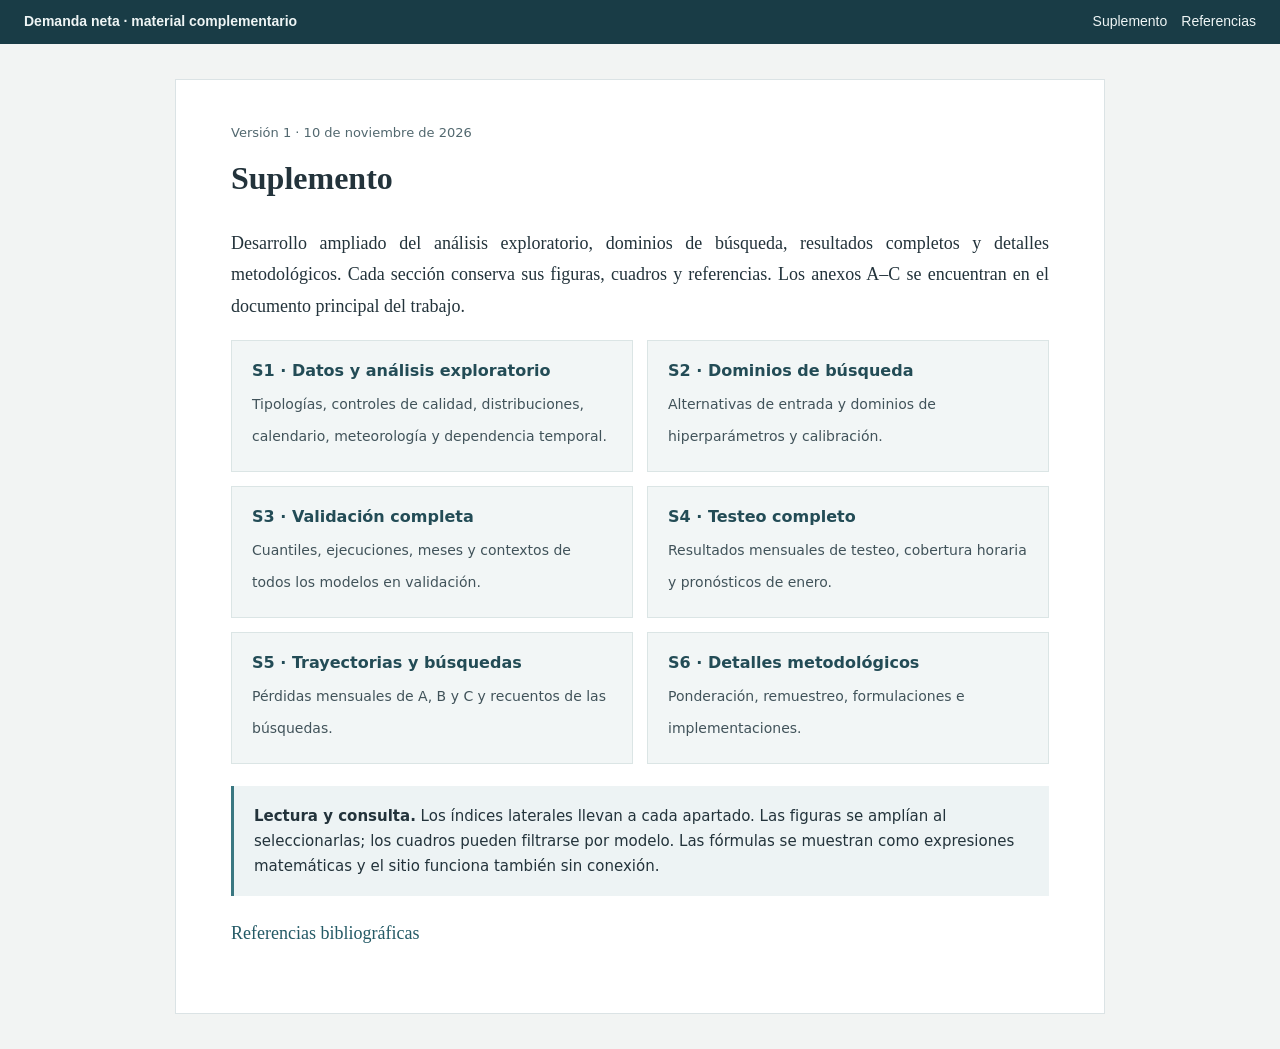
==== docs/index.html @ e50fe2ab "Add files via upload" ====
<!doctype html><html lang="es"><head><meta charset="utf-8"><meta name="viewport" content="width=device-width,initial-scale=1"><title>Suplemento</title><link rel="stylesheet" href="estilos.css"></head><body><header><a class="brand" href="index.html">Demanda neta · material complementario</a><a href="index.html">Suplemento</a><a href="referencias.html">Referencias</a></header><main class="index-wrap"><article class="paper"><p class="overview-count">Versión 1 · 10 de noviembre de 2026</p><h1>Suplemento</h1><p>Desarrollo ampliado del análisis exploratorio, dominios de búsqueda, resultados completos y detalles metodológicos. Cada sección conserva sus figuras, cuadros y referencias. Los anexos A–C se encuentran en el documento principal del trabajo.</p><div class="cards"><a class="card" href="s1.html"><strong>S1 · Datos y análisis exploratorio</strong><span>Tipologías, controles de calidad, distribuciones, calendario, meteorología y dependencia temporal.</span></a><a class="card" href="s2.html"><strong>S2 · Dominios de búsqueda</strong><span>Alternativas de entrada y dominios de hiperparámetros y calibración.</span></a><a class="card" href="s3.html"><strong>S3 · Validación completa</strong><span>Cuantiles, ejecuciones, meses y contextos de todos los modelos en validación.</span></a><a class="card" href="s4.html"><strong>S4 · Testeo completo</strong><span>Resultados mensuales de testeo, cobertura horaria y pronósticos de enero.</span></a><a class="card" href="s5.html"><strong>S5 · Trayectorias y búsquedas</strong><span>Pérdidas mensuales de A, B y C y recuentos de las búsquedas.</span></a><a class="card" href="s6.html"><strong>S6 · Detalles metodológicos</strong><span>Ponderación, remuestreo, formulaciones e implementaciones.</span></a></div><div class="callout"><strong>Lectura y consulta.</strong> Los índices laterales llevan a cada apartado. Las figuras se amplían al seleccionarlas; los cuadros pueden filtrarse por modelo. Las fórmulas se muestran como expresiones matemáticas y el sitio funciona también sin conexión.</div><p><a href="referencias.html">Referencias bibliográficas</a></p></article></main><dialog id="zoom"><button>Cerrar imagen</button><img alt=""></dialog><script src="lectura.js"></script></body></html>
---- docs/estilos.css ----
:root{--ink:#23333b;--muted:#637079;--accent:#245a66;--line:#dbe3e5;--paper:#fff;--bg:#f2f4f3;--size:18px}
*{box-sizing:border-box}html{scroll-behavior:smooth;scroll-padding-top:100px}body{margin:0;background:var(--bg);color:var(--ink);font:var(--size)/1.75 Georgia,'Times New Roman',serif}a{color:var(--accent);text-decoration:none}a:hover{text-decoration:underline}button,select,input{font:14px/1.45 'Segoe UI',sans-serif}button,select{padding:6px 11px;border:1px solid #bac9ce;border-radius:5px;background:#fff;color:var(--ink)}button{cursor:pointer}button[aria-pressed=true]{background:var(--accent);color:#fff}header{position:sticky;top:0;z-index:30;background:#193c46;color:#fff;padding:12px 24px;display:flex;gap:18px;align-items:center;flex-wrap:wrap;font:14px/1.4 'Segoe UI',sans-serif}header a{color:#eef5f5}header .brand{font-weight:650;margin-right:auto}header a.active{border-bottom:2px solid #cadfcd;padding-bottom:3px}.layout{display:grid;grid-template-columns:240px minmax(0,1fr);max-width:1320px;margin:auto}.toc{position:sticky;top:65px;max-height:calc(100vh - 75px);overflow:auto;padding:30px 18px;font:13px/1.55 'Segoe UI',sans-serif}.toc a{display:block;margin:0 0 9px}.toc .level3{padding-left:12px;font-size:12px}.toc strong{display:block;margin-bottom:16px;color:var(--muted);font-size:11px;letter-spacing:.08em;text-transform:uppercase}.reading{min-width:0;padding:30px 28px 70px}.paper{background:#fff;border:1px solid var(--line);padding:45px 58px;max-width:930px;margin:auto}.paper h1{font-size:32px;line-height:1.25;margin:0 0 30px}.paper h2{font-size:25px;line-height:1.3;margin:42px 0 20px;color:#254c58}.paper h3{font-size:20px;line-height:1.4;margin-top:30px}.paper p{margin:0 0 18px;text-align:justify;overflow-wrap:break-word}.caption{font:600 15px/1.5 'Segoe UI',sans-serif;text-align:left!important;margin-top:28px!important;break-after:avoid}.note{font-size:14px;line-height:1.6;color:#4f6069}.source{font-size:13px;line-height:1.5;color:#64717a}.image{text-align:center!important}img{max-width:100%;height:auto;cursor:zoom-in}p.image img{display:block;margin:10px auto 18px}.review-note{font:14px/1.6 'Segoe UI',sans-serif;padding:16px 20px;margin-bottom:22px;background:#eaf0ef;border-left:3px solid #51766e}.review-note p{margin:4px 0}.toolbar{display:flex;gap:9px;align-items:center;flex-wrap:wrap}.small{font:13px/1.55 'Segoe UI',sans-serif;color:var(--muted)}.muted{color:var(--muted)}.compare-shell{max-width:1540px;margin:auto;padding:30px 28px 90px}.intro{max-width:1040px}.intro h1{font-size:33px;line-height:1.25}.intro p{font-size:17px}.stats{display:flex;gap:16px;flex-wrap:wrap;margin:22px 0}.stat{border:1px solid var(--line);background:white;padding:14px 22px;min-width:170px}.stat strong{font:600 27px/1.3 'Segoe UI',sans-serif;display:block}.stat span{font:13px/1.4 'Segoe UI',sans-serif;color:var(--muted)}.controls{position:sticky;top:58px;z-index:20;background:#f2f4f3f5;padding:14px 0;border-bottom:1px solid var(--line);display:flex;gap:16px;align-items:center;flex-wrap:wrap;font:14px/1.5 'Segoe UI',sans-serif}.controls label{display:flex;align-items:center;gap:6px}.editorial-grid{display:grid;grid-template-columns:repeat(3,minmax(0,1fr));gap:18px;margin:18px 0 24px;font:14px/1.6 'Segoe UI',sans-serif}.editorial-grid p{margin:6px 0}.editorial-grid b{color:#305965}.section-pair{scroll-margin-top:150px;margin:30px 0;background:#fff;border:1px solid var(--line);padding:24px}.section-pair>h2{margin:0 0 12px;font-size:25px;line-height:1.35}.badge{display:inline-block;border:1px solid #c8d7d6;color:#42615e;border-radius:20px;padding:2px 10px;font:12px/1.5 'Segoe UI',sans-serif;margin-left:10px;vertical-align:middle}.pair{display:grid;grid-template-columns:1fr 1fr;gap:25px}.version{min-width:0}.version-head{border-top:2px solid #bbccce;border-bottom:1px solid var(--line);padding:10px 0;margin-bottom:18px;font:600 13px/1.5 'Segoe UI',sans-serif;display:flex;justify-content:space-between;gap:12px}.version.old .version-head{border-top-color:#c18c77}.version.new .version-head{border-top-color:#598a7d}.version-body{font-size:16px;line-height:1.7}.version-body h2{display:none}.version-body h3{font-size:18px}.version-body p{text-align:left;margin:0 0 17px;overflow-wrap:break-word}.version-body .image{margin:10px 0}.version-body .note,.version-body .source,.version-body .caption{font-size:13px}.figure-fold{border:1px solid #dce4e7;padding:8px 12px;margin-bottom:18px;font:13px/1.5 'Segoe UI',sans-serif}.figure-fold summary{cursor:pointer;color:var(--accent)}mark{background:none;color:inherit}.show-diff mark.deleted{background:#f9e6e0;box-shadow:0 0 0 1px #f9e6e0}.show-diff mark.added{background:#dff0e6;box-shadow:0 0 0 1px #dff0e6}.mode-old .pair,.mode-new .pair{grid-template-columns:1fr;max-width:900px;margin:auto}.mode-old .version.new,.mode-new .version.old{display:none}.hide-unchanged .section-pair.unchanged{display:none}.legend span{display:inline-block;padding:2px 6px}.legend .del{background:#f9e6e0}.legend .add{background:#dff0e6}.unchanged-message{padding:13px 16px;background:#f2f6f3;font:14px/1.6 'Segoe UI',sans-serif}.index-links{display:grid;grid-template-columns:repeat(3,1fr);gap:20px;margin:25px 0}.index-links article{background:#fff;border:1px solid var(--line);padding:24px}.index-links h2{font-size:23px;line-height:1.3}.index-links p{font-size:16px}details>summary{cursor:pointer}blockquote{border-left:3px solid #a8c0c7;margin:20px 0;padding:0 20px;color:#3b525d}.paper table{border-collapse:collapse;font:14px/1.55 'Segoe UI',sans-serif;width:100%}.paper th,.paper td{border-bottom:1px solid var(--line);padding:12px 10px;text-align:left;vertical-align:top}.paper th{background:#edf2f3}.paper code{font:13px Consolas,monospace;background:#f1f3f4;padding:2px 4px;overflow-wrap:anywhere}.paper li{margin-bottom:9px}dialog{border:0;padding:50px 20px 20px;max-width:96vw;width:1250px;max-height:95vh;overflow:auto}dialog::backdrop{background:#142831d9}dialog img{max-width:100%;cursor:default}dialog button{position:sticky;top:0;float:right;background:#193c46;color:#fff}footer{font:13px/1.6 'Segoe UI',sans-serif;padding:25px 0;color:var(--muted)}
@media(max-width:1000px){.layout{grid-template-columns:195px minmax(0,1fr)}.paper{padding:30px}.reading{padding:22px 15px}.toc{padding:24px 12px}.compare-shell{padding:20px 15px}.pair{gap:18px}.section-pair{padding:18px}.controls{top:70px}}
@media(max-width:760px){header{padding:12px 15px;gap:10px;font-size:12px}header .brand{width:100%}.layout{display:block}.toc{position:static;max-height:220px;padding:20px}.reading{padding:15px 10px}.paper{padding:25px 20px}.paper h1{font-size:28px}.paper h2{font-size:23px}.paper p{text-align:left}.editorial-grid,.index-links,.pair{grid-template-columns:1fr}.controls{position:static}.section-pair{padding:17px 14px}.version-body{font-size:16px}.stats{gap:8px}.stat{min-width:140px;padding:12px}.intro h1{font-size:28px}.paper table{font-size:12px}.version.new{border-top:2px solid #cdd9d8;margin-top:15px;padding-top:18px}body{font-size:17px}}
@media print{header,.toc,.review-note,.controls,dialog,.no-print{display:none!important}body{background:#fff;font-size:12pt;line-height:1.5}.layout{display:block}.reading,.compare-shell{padding:0}.paper{border:0;max-width:none;padding:0}.paper h1{font-size:22pt}.paper h2{font-size:16pt;break-after:avoid}.paper h3{break-after:avoid}.paper p{text-align:justify}img{max-height:220mm;object-fit:contain}a{color:inherit;text-decoration:none}.section-pair{break-before:page;border:0;padding:0}.version-body{font-size:10pt}.controls+section{margin-top:0}@page{size:A4;margin:22mm}}

header{flex-wrap:wrap;gap:14px}header .brand{margin-right:auto}.layout{max-width:1540px}.paper{min-width:0}.toc{max-height:calc(100vh - 110px);overflow:auto}.toc a.level4{padding-left:20px;font-size:12px}.paper .note,.paper .source{text-align:justify}.paper .caption{margin-top:30px;margin-bottom:12px}.paper p.image{margin:12px 0}.paper img{max-height:none}.display-math{display:block;text-align:center;margin:20px 0;padding:14px 0;overflow-x:auto;max-width:100%}math{font-family:'Cambria Math',serif}.display-math math{margin:auto;min-width:min-content}.table-scroll{overflow-x:auto;max-width:100%;margin:14px 0 20px}.paper table{font-size:13px;line-height:1.55;margin:0;width:100%}.paper th{position:static}.paper td{vertical-align:top}.paper td:first-child{min-width:180px}.paper code{font-size:.88em;overflow-wrap:anywhere}.paper a{overflow-wrap:anywhere}.crossref{color:inherit!important;text-decoration:underline;text-decoration-color:#b7cacf;text-underline-offset:3px}.paper p{orphans:3;widows:3}.review-note{font-size:14px}.doc-nav{display:flex;flex-wrap:wrap;gap:10px;font-family:system-ui;font-size:13px;margin:16px 0 28px}.doc-nav a{padding:5px 9px;border:1px solid #d6e0e2;border-radius:3px}.index-wrap{max-width:1050px;margin:35px auto;padding:0 24px}.index-wrap .paper{padding:45px 55px}.cards{display:grid;grid-template-columns:repeat(2,minmax(0,1fr));gap:14px}.card{display:block;padding:20px;background:#f2f6f6;border:1px solid #dbe5e5;text-decoration:none}.card strong{display:block;font:600 16px system-ui;color:#234c56;margin-bottom:8px}.card span{color:#41535a;font:14px/1.6 system-ui}.index-wrap h2{margin-top:36px}.paper .callout{font:15px/1.65 system-ui;padding:18px 20px;background:#edf3f4;border-left:3px solid #3a7781;margin:22px 0}.table-filter{display:flex;gap:10px;align-items:center;flex-wrap:wrap;margin:8px 0}.table-filter input{font:14px system-ui;padding:7px 10px;border:1px solid #c9d5d9;border-radius:3px;width:240px;max-width:100%}.page-footer{font:12px/1.6 system-ui;color:#56666d;margin:40px 0 0;border-top:1px solid #d9e0e3;padding-top:18px}.paper .source{font-size:.88em}.overview-count{font:13px system-ui;color:#52686f}
@media(max-width:760px){header{position:static}.layout{display:block}.toc{max-height:300px;margin-bottom:16px}.paper{padding:24px 18px}.index-wrap{padding:0 12px}.index-wrap .paper{padding:24px 18px}.cards{grid-template-columns:1fr}.paper table{font-size:12px}.display-math{font-size:.85em}.paper td:first-child{min-width:150px}}
@media print{header,.toc,.review-note,.doc-nav,.table-filter,.page-footer{display:none!important}.layout,.index-wrap{display:block;max-width:none;margin:0;padding:0}.paper,.index-wrap .paper{box-shadow:none;border:0;padding:0}.paper img{max-height:210mm;object-fit:contain}.paper .caption{break-after:avoid}.table-scroll{overflow:visible}.paper table{font-size:9pt}tr{break-inside:avoid}thead{display:table-header-group}h1,h2,h3,h4{break-after:avoid}a{color:inherit!important;text-decoration:none!important}}
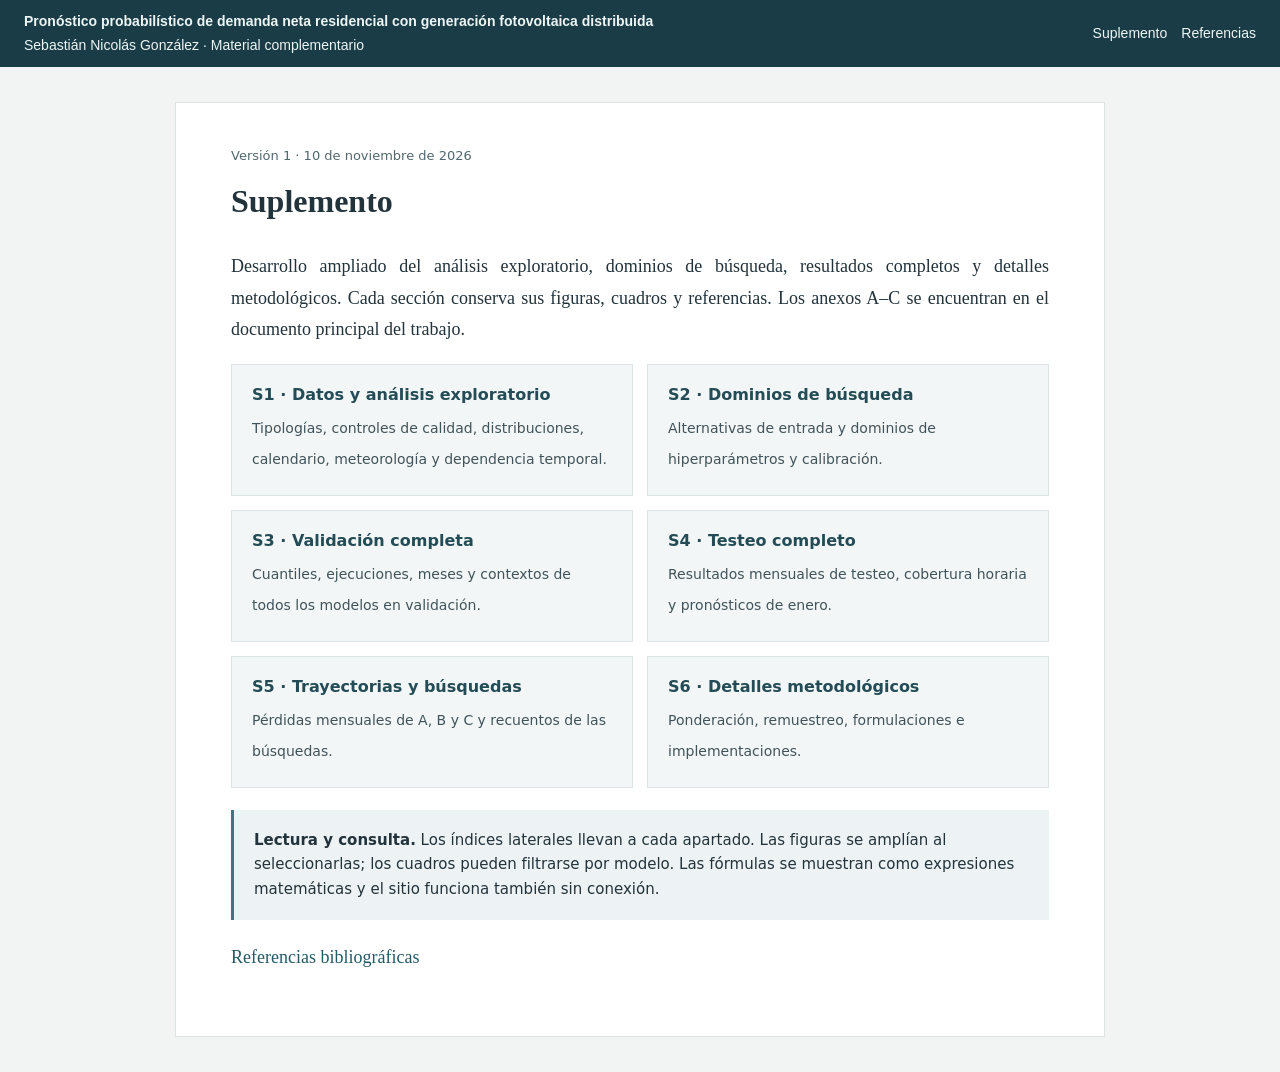
==== commit 280342b8: "Update index.html" ====
--- a/docs/index.html
+++ b/docs/index.html
@@ -1 +1 @@
-<!doctype html><html lang="es"><head><meta charset="utf-8"><meta name="viewport" content="width=device-width,initial-scale=1"><title>Suplemento</title><link rel="stylesheet" href="estilos.css"></head><body><header><a class="brand" href="index.html">Demanda neta · material complementario</a><a href="index.html">Suplemento</a><a href="referencias.html">Referencias</a></header><main class="index-wrap"><article class="paper"><p class="overview-count">Versión 1 · 10 de noviembre de 2026</p><h1>Suplemento</h1><p>Desarrollo ampliado del análisis exploratorio, dominios de búsqueda, resultados completos y detalles metodológicos. Cada sección conserva sus figuras, cuadros y referencias. Los anexos A–C se encuentran en el documento principal del trabajo.</p><div class="cards"><a class="card" href="s1.html"><strong>S1 · Datos y análisis exploratorio</strong><span>Tipologías, controles de calidad, distribuciones, calendario, meteorología y dependencia temporal.</span></a><a class="card" href="s2.html"><strong>S2 · Dominios de búsqueda</strong><span>Alternativas de entrada y dominios de hiperparámetros y calibración.</span></a><a class="card" href="s3.html"><strong>S3 · Validación completa</strong><span>Cuantiles, ejecuciones, meses y contextos de todos los modelos en validación.</span></a><a class="card" href="s4.html"><strong>S4 · Testeo completo</strong><span>Resultados mensuales de testeo, cobertura horaria y pronósticos de enero.</span></a><a class="card" href="s5.html"><strong>S5 · Trayectorias y búsquedas</strong><span>Pérdidas mensuales de A, B y C y recuentos de las búsquedas.</span></a><a class="card" href="s6.html"><strong>S6 · Detalles metodológicos</strong><span>Ponderación, remuestreo, formulaciones e implementaciones.</span></a></div><div class="callout"><strong>Lectura y consulta.</strong> Los índices laterales llevan a cada apartado. Las figuras se amplían al seleccionarlas; los cuadros pueden filtrarse por modelo. Las fórmulas se muestran como expresiones matemáticas y el sitio funciona también sin conexión.</div><p><a href="referencias.html">Referencias bibliográficas</a></p></article></main><dialog id="zoom"><button>Cerrar imagen</button><img alt=""></dialog><script src="lectura.js"></script></body></html>+<!doctype html><html lang="es"><head><meta charset="utf-8"><meta name="viewport" content="width=device-width,initial-scale=1"><title>Suplemento</title><link rel="stylesheet" href="estilos.css"></head><body><header><a class="brand" href="index.html">Pronóstico probabilístico de demanda neta residencial con generación fotovoltaica distribuida<br> <span style="font-weight:400">Sebastián Nicolás González · Material complementario</span> · material complementario</a><a href="index.html">Suplemento</a><a href="referencias.html">Referencias</a></header><main class="index-wrap"><article class="paper"><p class="overview-count">Versión 1 · 10 de noviembre de 2026</p><h1>Suplemento</h1><p>Desarrollo ampliado del análisis exploratorio, dominios de búsqueda, resultados completos y detalles metodológicos. Cada sección conserva sus figuras, cuadros y referencias. Los anexos A–C se encuentran en el documento principal del trabajo.</p><div class="cards"><a class="card" href="s1.html"><strong>S1 · Datos y análisis exploratorio</strong><span>Tipologías, controles de calidad, distribuciones, calendario, meteorología y dependencia temporal.</span></a><a class="card" href="s2.html"><strong>S2 · Dominios de búsqueda</strong><span>Alternativas de entrada y dominios de hiperparámetros y calibración.</span></a><a class="card" href="s3.html"><strong>S3 · Validación completa</strong><span>Cuantiles, ejecuciones, meses y contextos de todos los modelos en validación.</span></a><a class="card" href="s4.html"><strong>S4 · Testeo completo</strong><span>Resultados mensuales de testeo, cobertura horaria y pronósticos de enero.</span></a><a class="card" href="s5.html"><strong>S5 · Trayectorias y búsquedas</strong><span>Pérdidas mensuales de A, B y C y recuentos de las búsquedas.</span></a><a class="card" href="s6.html"><strong>S6 · Detalles metodológicos</strong><span>Ponderación, remuestreo, formulaciones e implementaciones.</span></a></div><div class="callout"><strong>Lectura y consulta.</strong> Los índices laterales llevan a cada apartado. Las figuras se amplían al seleccionarlas; los cuadros pueden filtrarse por modelo. Las fórmulas se muestran como expresiones matemáticas y el sitio funciona también sin conexión.</div><p><a href="referencias.html">Referencias bibliográficas</a></p></article></main><dialog id="zoom"><button>Cerrar imagen</button><img alt=""></dialog><script src="lectura.js"></script></body></html>
